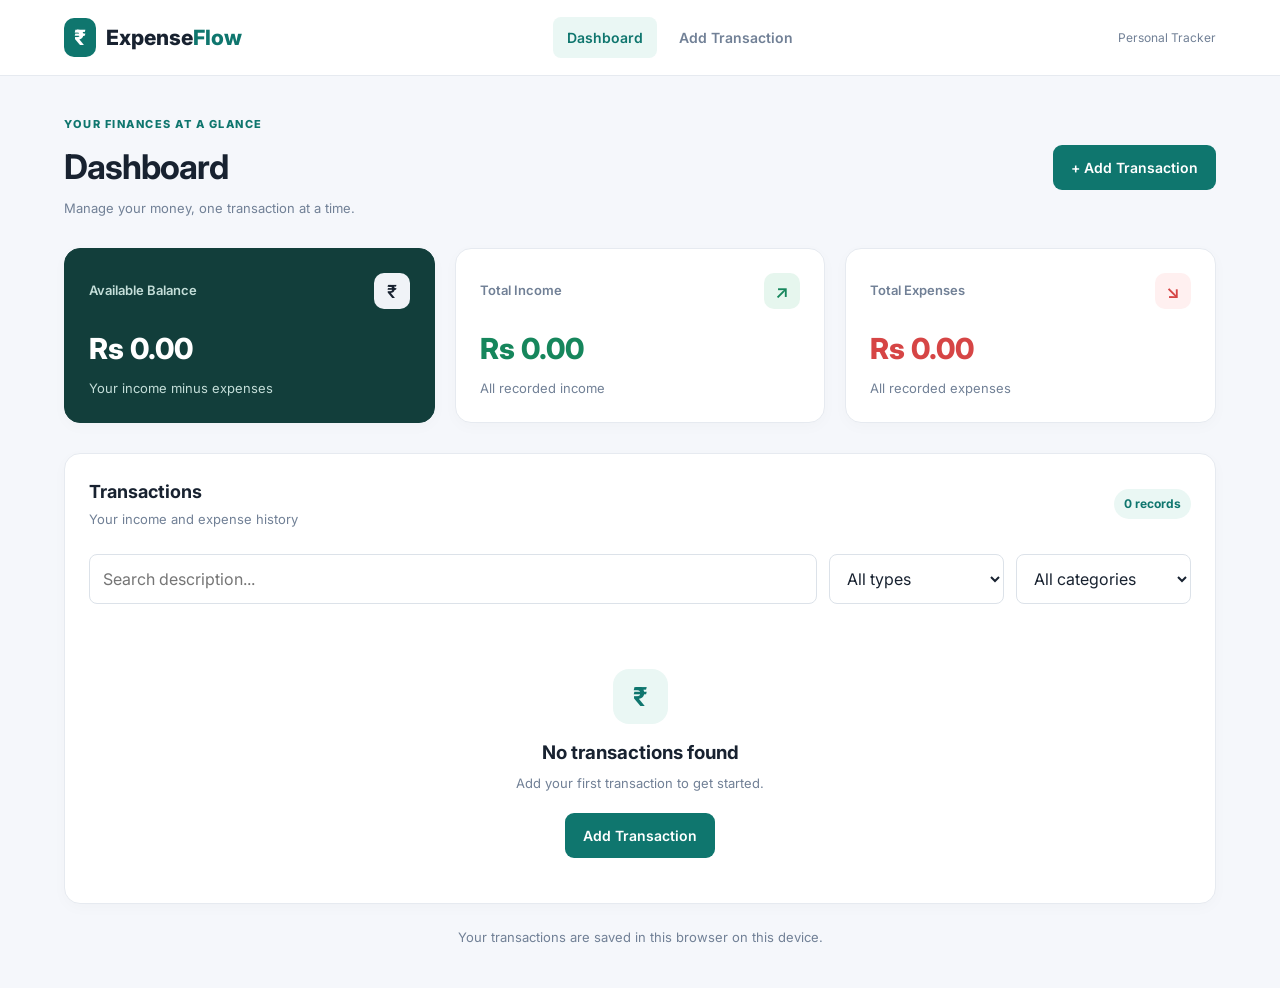
==== index.html @ fb80304c "initial commit" ====
<!DOCTYPE html>
<html lang="en">

<head>
    <meta charset="UTF-8">
    <meta name="viewport" content="width=device-width, initial-scale=1.0">
    <title>Expense Tracker | Dashboard</title>
    <link rel="stylesheet" href="./style.css">
</head>

<body>
    <header class="navbar">
        <a href="./index.html" class="brand">
            <span class="brand-icon">₹</span>
            Expense<span>Flow</span>
        </a>

        <nav class="nav-links">
            <a href="./index.html" class="active">Dashboard</a>
            <a href="./add-expense.html">Add Transaction</a>
        </nav>

        <span class="local-label">Personal Tracker</span>
    </header>

    <main class="container">
        <section class="welcome">
            <div>
                <p class="eyebrow">YOUR FINANCES AT A GLANCE</p>
                <h1>Dashboard</h1>
                <p class="muted">Manage your money, one transaction at a time.</p>
            </div>
            <a href="./add-expense.html" class="btn btn-primary">
                + Add Transaction
            </a>
        </section>

        <section class="summary-grid">
            <article class="summary-card balance-card">
                <div class="card-top">
                    <span>Available Balance</span>
                    <span class="card-icon">₹</span>
                </div>
                <h2 id="balance">₹0.00</h2>
                <p>Your income minus expenses</p>
            </article>

            <article class="summary-card">
                <div class="card-top">
                    <span>Total Income</span>
                    <span class="card-icon income-icon">↗</span>
                </div>
                <h2 id="income" class="income-text">₹0.00</h2>
                <p>All recorded income</p>
            </article>

            <article class="summary-card">
                <div class="card-top">
                    <span>Total Expenses</span>
                    <span class="card-icon expense-icon">↘</span>
                </div>
                <h2 id="expense" class="expense-text">₹0.00</h2>
                <p>All recorded expenses</p>
            </article>
        </section>

        <section class="panel">
            <div class="panel-heading">
                <div>
                    <h2>Transactions</h2>
                    <p class="muted">Your income and expense history</p>
                </div>
                <span id="transaction-count" class="count-badge">0 records</span>
            </div>

            <div class="toolbar">
                <input type="search" id="search" placeholder="Search description..." aria-label="Search transactions">

                <select id="type-filter" aria-label="Filter by type">
                    <option value="all">All types</option>
                    <option value="income">Income</option>
                    <option value="expense">Expense</option>
                </select>

                <select id="category-filter" aria-label="Filter by category">
                    <option value="all">All categories</option>
                    <option value="Food">Food</option>
                    <option value="Transport">Transport</option>
                    <option value="Bills">Bills</option>
                    <option value="Shopping">Shopping</option>
                    <option value="Health">Health</option>
                    <option value="Education">Education</option>
                    <option value="Salary">Salary</option>
                    <option value="Business">Business</option>
                    <option value="Other">Other</option>
                </select>
            </div>

            <div class="table-wrapper">
                <table>
                    <thead>
                        <tr>
                            <th>Date</th>
                            <th>Description</th>
                            <th>Category</th>
                            <th>Type</th>
                            <th>Amount</th>
                            <th>Actions</th>
                        </tr>
                    </thead>
                    <tbody id="transaction-list"></tbody>
                </table>
            </div>

            <div id="empty-state" class="empty-state" hidden>
                <div class="empty-icon">₹</div>
                <h3>No transactions found</h3>
                <p>Add your first transaction to get started.</p>
                <a href="./add-expense.html" class="btn btn-primary">
                    Add Transaction
                </a>
            </div>
        </section>

        <p class="footer-note">
            Your transactions are saved in this browser on this device.
        </p>
    </main>

    <script src="./app.js"></script>
</body>

</html>
---- style.css ----
@import url('https://fonts.googleapis.com/css2?family=Inter:wght@400;500;600;700;800&display=swap');

:root {
  --primary: #0f766e;
  --primary-dark: #115e59;
  --bg: #f5f7fb;
  --surface: #ffffff;
  --text: #182230;
  --muted: #718096;
  --border: #e6eaf0;
  --green: #16865c;
  --red: #d64545;
}

* {
  box-sizing: border-box;
  margin: 0;
  padding: 0;
}

body {
  font-family: 'Inter', Arial, sans-serif;
  background: var(--bg);
  color: var(--text);
  min-height: 100vh;
  line-height: 1.5;
}

a {
  color: inherit;
  text-decoration: none;
}

button,
input,
select {
  font: inherit;
}

button,
a,
input,
select {
  -webkit-tap-highlight-color: transparent;
}

.navbar {
  min-height: 76px;
  padding: 16px 5%;
  background: var(--surface);
  border-bottom: 1px solid var(--border);
  display: flex;
  align-items: center;
  justify-content: space-between;
  gap: 24px;
}

.brand {
  display: flex;
  align-items: center;
  gap: 7px;
  font-size: 21px;
  font-weight: 800;
  white-space: nowrap;
}

.brand > span:last-child {
  color: var(--primary);
  margin-left: -7px;
}

.brand-icon {
  background: var(--primary);
  color: white;
  border-radius: 10px;
  padding: 4px 10px;
  margin-right: 3px;
}

.nav-links {
  display: flex;
  align-items: center;
  gap: 8px;
}

.nav-links a {
  padding: 10px 14px;
  border-radius: 8px;
  color: var(--muted);
  font-size: 14px;
  font-weight: 600;
}

.nav-links a:hover,
.nav-links a.active {
  color: var(--primary);
  background: #eaf7f4;
}

.local-label {
  color: var(--muted);
  font-size: 12px;
  white-space: nowrap;
}

.container {
  width: min(1200px, 90%);
  margin: 0 auto;
  padding: 40px 0;
}

.welcome {
  display: flex;
  align-items: center;
  justify-content: space-between;
  gap: 20px;
  margin-bottom: 30px;
}

.eyebrow {
  color: var(--primary);
  font-size: 11px;
  font-weight: 800;
  letter-spacing: 1.5px;
  margin-bottom: 8px;
}

h1 {
  font-size: clamp(27px, 4vw, 34px);
  letter-spacing: -1px;
  margin-bottom: 7px;
}

h2 {
  font-size: 18px;
}

.muted,
.summary-card > p,
.footer-note {
  color: var(--muted);
  font-size: 13px;
}

.btn {
  display: inline-flex;
  align-items: center;
  justify-content: center;
  gap: 7px;
  border: 0;
  border-radius: 9px;
  padding: 12px 18px;
  cursor: pointer;
  font-weight: 600;
  font-size: 14px;
  transition: background 0.2s, transform 0.2s;
}

.btn:hover {
  transform: translateY(-1px);
}

.btn-primary {
  background: var(--primary);
  color: white;
}

.btn-primary:hover {
  background: var(--primary-dark);
}

.btn-secondary {
  background: #eef1f5;
  color: var(--text);
}

.summary-grid {
  display: grid;
  grid-template-columns: repeat(3, minmax(0, 1fr));
  gap: 20px;
  margin-bottom: 30px;
}

.summary-card {
  background: var(--surface);
  border: 1px solid var(--border);
  border-radius: 16px;
  padding: 24px;
  min-width: 0;
  box-shadow: 0 4px 15px rgba(20, 40, 60, 0.025);
}

.balance-card {
  background: #123e3b;
  color: white;
  border-color: #123e3b;
}

.card-top {
  display: flex;
  align-items: center;
  justify-content: space-between;
  gap: 10px;
  color: var(--muted);
  font-size: 13px;
  font-weight: 600;
}

.balance-card .card-top,
.balance-card > p {
  color: #c4ded9;
}

.card-icon {
  display: grid;
  place-items: center;
  width: 36px;
  height: 36px;
  border-radius: 10px;
  background: #f0f3f7;
  color: var(--text);
  font-size: 18px;
}

.income-icon {
  color: var(--green);
  background: #e6f6ee;
}

.expense-icon {
  color: var(--red);
  background: #fff0f0;
}

.summary-card h2 {
  font-size: clamp(22px, 3vw, 29px);
  margin: 18px 0 8px;
  overflow-wrap: anywhere;
  font-weight: 800;
}

.income-text {
  color: var(--green);
}

.expense-text {
  color: var(--red);
}

.balance-card h2 {
  color: white;
}

.panel {
  background: var(--surface);
  border: 1px solid var(--border);
  border-radius: 16px;
  overflow: hidden;
  box-shadow: 0 4px 15px rgba(20, 40, 60, 0.025);
}

.panel-heading {
  padding: 24px;
  display: flex;
  align-items: center;
  justify-content: space-between;
  gap: 16px;
}

.panel-heading h2 {
  margin-bottom: 5px;
}

.count-badge {
  padding: 6px 10px;
  border-radius: 20px;
  background: #eaf7f4;
  color: var(--primary);
  font-size: 12px;
  font-weight: 700;
  white-space: nowrap;
}

.toolbar {
  display: flex;
  gap: 12px;
  padding: 0 24px 20px;
}

.toolbar input,
.toolbar select,
.field input,
.field select {
  width: 100%;
  min-width: 0;
  padding: 12px 13px;
  background: white;
  border: 1px solid #dce2e9;
  border-radius: 8px;
  outline: none;
  color: var(--text);
}

.toolbar input {
  flex: 1;
}

.toolbar select {
  width: 175px;
}

input:focus,
select:focus {
  border-color: var(--primary);
  box-shadow: 0 0 0 3px rgba(15, 118, 110, 0.10);
}

.table-wrapper {
  overflow-x: auto;
  width: 100%;
}

table {
  border-collapse: collapse;
  width: 100%;
  text-align: left;
  white-space: nowrap;
}

thead {
  background: #f8fafc;
}

th {
  color: #7b8798;
  font-size: 11px;
  text-transform: uppercase;
  letter-spacing: 0.5px;
  font-weight: 700;
}

th,
td {
  padding: 17px 20px;
  border-bottom: 1px solid var(--border);
}

td {
  font-size: 13px;
}

tbody tr:hover {
  background: #fafcfe;
}

.description-cell {
  font-weight: 600;
}

.category-badge,
.type-badge {
  display: inline-block;
  padding: 5px 9px;
  border-radius: 20px;
  background: #f0f2f6;
  color: #596579;
  font-size: 11px;
  font-weight: 700;
}

.type-income {
  background: #e5f7ed;
  color: #16865c;
}

.type-expense {
  background: #fff0f0;
  color: #c63b3b;
}

.amount-income {
  color: var(--green);
  font-weight: 700;
}

.amount-expense {
  color: var(--red);
  font-weight: 700;
}

.actions {
  display: flex;
  align-items: center;
  gap: 7px;
}

.action-btn {
  background: white;
  border: 1px solid var(--border);
  border-radius: 6px;
  padding: 6px 9px;
  cursor: pointer;
  font-size: 12px;
  font-weight: 600;
}

.edit-btn {
  color: var(--primary);
}

.delete-btn {
  color: var(--red);
}

.action-btn:hover {
  background: #f2f5f8;
}

.empty-state {
  text-align: center;
  padding: 45px 20px;
}

.empty-icon {
  display: grid;
  place-items: center;
  width: 55px;
  height: 55px;
  border-radius: 16px;
  background: #eaf7f4;
  color: var(--primary);
  margin: 0 auto 15px;
  font-size: 26px;
  font-weight: 700;
}

.empty-state h3 {
  margin-bottom: 7px;
}

.empty-state p {
  color: var(--muted);
  font-size: 13px;
  margin-bottom: 20px;
}

.footer-note {
  text-align: center;
  padding: 24px 0 0;
}

/* Add / Edit form */

.form-page {
  max-width: 680px;
}

.back-link {
  display: inline-block;
  color: var(--primary);
  font-size: 14px;
  font-weight: 600;
  margin-bottom: 20px;
}

.form-card {
  background: var(--surface);
  padding: clamp(22px, 5vw, 38px);
  border: 1px solid var(--border);
  border-radius: 16px;
  box-shadow: 0 8px 30px rgba(20, 40, 60, 0.04);
}

.form-heading {
  margin-bottom: 28px;
}

.form-heading h1 {
  font-size: 29px;
}

#transaction-form {
  display: grid;
  gap: 20px;
}

.field {
  display: grid;
  gap: 8px;
}

.field label {
  font-size: 13px;
  font-weight: 700;
}

.field input,
.field select {
  min-height: 46px;
}

.form-actions {
  display: flex;
  justify-content: flex-end;
  gap: 12px;
  padding-top: 8px;
}

.form-message {
  color: var(--red);
  font-size: 13px;
}

.form-message:empty {
  display: none;
}

[hidden] {
  display: none !important;
}

@media (max-width: 800px) {
  .navbar {
    padding: 15px 5%;
    flex-wrap: wrap;
    gap: 12px;
  }

  .nav-links {
    order: 3;
    width: 100%;
  }

  .nav-links a {
    padding: 9px 10px;
  }

  .local-label {
    margin-left: auto;
  }

  .summary-grid {
    grid-template-columns: 1fr;
    gap: 14px;
  }

  .summary-card {
    padding: 20px;
  }

  .summary-card h2 {
    margin: 12px 0 5px;
  }

  .welcome {
    align-items: flex-start;
    flex-direction: column;
  }
}

@media (max-width: 540px) {
  .container {
    width: 92%;
    padding-top: 27px;
  }

  .brand {
    font-size: 18px;
  }

  .local-label {
    font-size: 10px;
  }

  .toolbar {
    flex-direction: column;
    padding: 0 16px 18px;
  }

  .toolbar select {
    width: 100%;
  }

  .panel-heading {
    padding: 20px 16px;
  }

  th,
  td {
    padding: 14px;
  }

  .form-actions {
    flex-direction: column-reverse;
  }

  .form-actions .btn {
    width: 100%;
  }
}
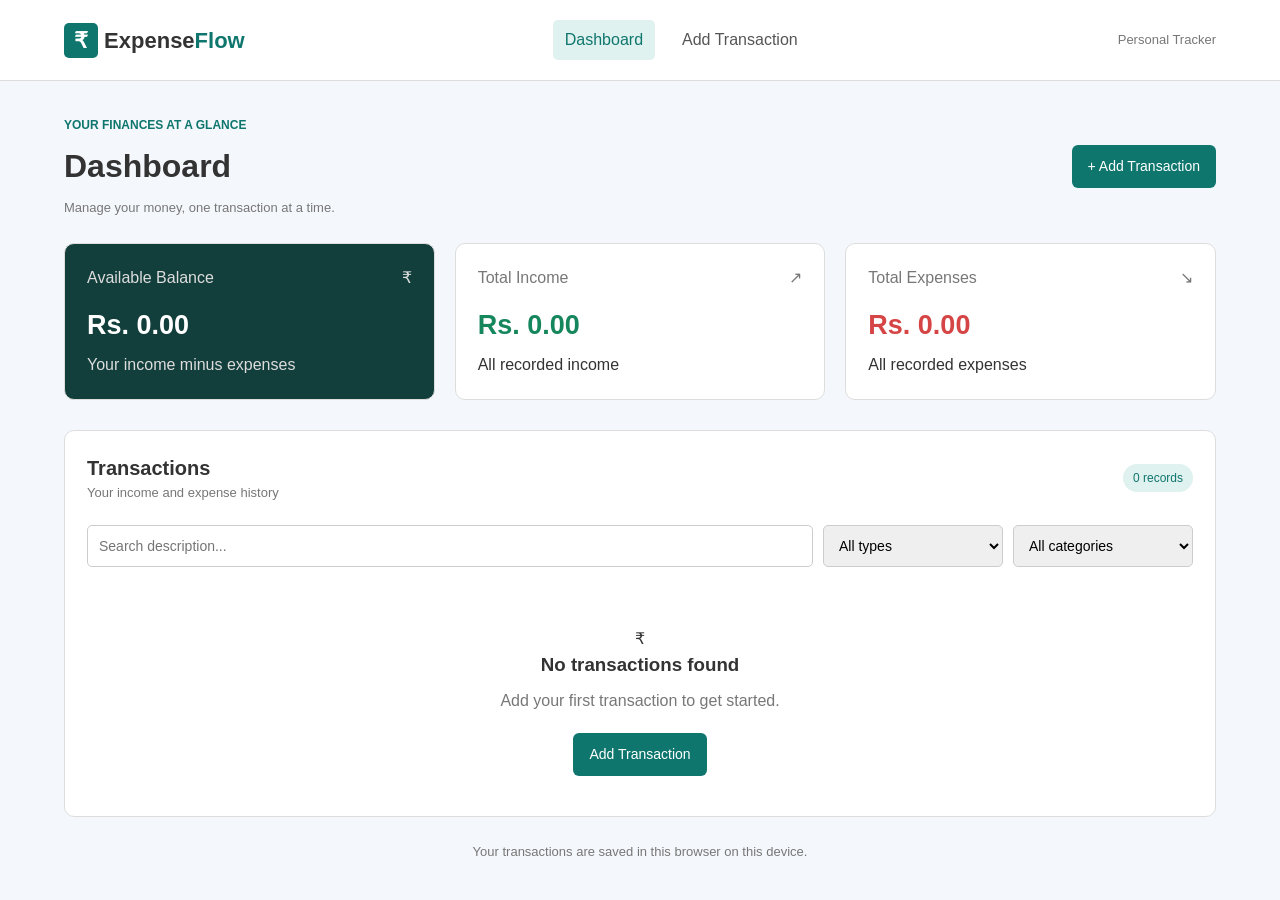
==== commit d6b491fb: "second" ====
--- a/index.html
+++ b/index.html
@@ -41,7 +41,7 @@
                     <span>Available Balance</span>
                     <span class="card-icon">₹</span>
                 </div>
-                <h2 id="balance">₹0.00</h2>
+                <h2 id="balance">Rs. 0.00</h2>
                 <p>Your income minus expenses</p>
             </article>
 
@@ -59,7 +59,7 @@
                     <span>Total Expenses</span>
                     <span class="card-icon expense-icon">↘</span>
                 </div>
-                <h2 id="expense" class="expense-text">₹0.00</h2>
+                <h2 id="expense" class="expense-text">Rs. 0.00</h2>
                 <p>All recorded expenses</p>
             </article>
         </section>
--- a/style.css
+++ b/style.css
@@ -1,601 +1,313 @@
-
-@import url('https://fonts.googleapis.com/css2?family=Inter:wght@400;500;600;700;800&display=swap');
-
-:root {
-  --primary: #0f766e;
-  --primary-dark: #115e59;
-  --bg: #f5f7fb;
-  --surface: #ffffff;
-  --text: #182230;
-  --muted: #718096;
-  --border: #e6eaf0;
-  --green: #16865c;
-  --red: #d64545;
-}
 
 * {
-  box-sizing: border-box;
-  margin: 0;
-  padding: 0;
+    margin: 0;
+    padding: 0;
+    box-sizing: border-box;
 }
 
 body {
-  font-family: 'Inter', Arial, sans-serif;
-  background: var(--bg);
-  color: var(--text);
-  min-height: 100vh;
-  line-height: 1.5;
+    font-family: Arial, sans-serif;
+    background: #f4f7fb;
+    color: #333;
+    line-height: 1.5;
 }
 
 a {
-  color: inherit;
-  text-decoration: none;
-}
-
-button,
-input,
-select {
-  font: inherit;
-}
-
-button,
-a,
-input,
-select {
-  -webkit-tap-highlight-color: transparent;
+    text-decoration: none;
+    color: inherit;
 }
 
 .navbar {
-  min-height: 76px;
-  padding: 16px 5%;
-  background: var(--surface);
-  border-bottom: 1px solid var(--border);
-  display: flex;
-  align-items: center;
-  justify-content: space-between;
-  gap: 24px;
+    background: white;
+    padding: 20px 5%;
+    display: flex;
+    justify-content: space-between;
+    align-items: center;
+    flex-wrap: wrap;
+    gap: 15px;
+    border-bottom: 1px solid #ddd;
 }
 
 .brand {
-  display: flex;
-  align-items: center;
-  gap: 7px;
-  font-size: 21px;
-  font-weight: 800;
-  white-space: nowrap;
-}
-
-.brand > span:last-child {
-  color: var(--primary);
-  margin-left: -7px;
+    font-size: 22px;
+    font-weight: bold;
 }
 
 .brand-icon {
-  background: var(--primary);
-  color: white;
-  border-radius: 10px;
-  padding: 4px 10px;
-  margin-right: 3px;
+    background: #0f766e;
+    color: white;
+    padding: 5px 10px;
+    border-radius: 5px;
+}
+
+.brand span:last-child {
+    color: #0f766e;
 }
 
 .nav-links {
-  display: flex;
-  align-items: center;
-  gap: 8px;
+    display: flex;
+    gap: 15px;
 }
 
 .nav-links a {
-  padding: 10px 14px;
-  border-radius: 8px;
-  color: var(--muted);
-  font-size: 14px;
-  font-weight: 600;
+    padding: 8px 12px;
+    border-radius: 5px;
+    color: #555;
 }
 
 .nav-links a:hover,
 .nav-links a.active {
-  color: var(--primary);
-  background: #eaf7f4;
-}
-
-.local-label {
-  color: var(--muted);
-  font-size: 12px;
-  white-space: nowrap;
+    background: #e0f2ef;
+    color: #0f766e;
+}
+
+.local-label,
+.muted,
+.footer-note {
+    color: #777;
+    font-size: 13px;
 }
 
 .container {
-  width: min(1200px, 90%);
-  margin: 0 auto;
-  padding: 40px 0;
+    width: 90%;
+    max-width: 1200px;
+    margin: 35px auto;
 }
 
 .welcome {
-  display: flex;
-  align-items: center;
-  justify-content: space-between;
-  gap: 20px;
-  margin-bottom: 30px;
+    display: flex;
+    justify-content: space-between;
+    align-items: center;
+    gap: 20px;
+    margin-bottom: 25px;
 }
 
 .eyebrow {
-  color: var(--primary);
-  font-size: 11px;
-  font-weight: 800;
-  letter-spacing: 1.5px;
-  margin-bottom: 8px;
+    color: #0f766e;
+    font-size: 12px;
+    font-weight: bold;
 }
 
 h1 {
-  font-size: clamp(27px, 4vw, 34px);
-  letter-spacing: -1px;
-  margin-bottom: 7px;
+    font-size: 32px;
+    margin: 8px 0;
 }
 
 h2 {
-  font-size: 18px;
-}
-
-.muted,
-.summary-card > p,
-.footer-note {
-  color: var(--muted);
-  font-size: 13px;
+    font-size: 20px;
 }
 
 .btn {
-  display: inline-flex;
-  align-items: center;
-  justify-content: center;
-  gap: 7px;
-  border: 0;
-  border-radius: 9px;
-  padding: 12px 18px;
-  cursor: pointer;
-  font-weight: 600;
-  font-size: 14px;
-  transition: background 0.2s, transform 0.2s;
+    display: inline-block;
+    padding: 11px 16px;
+    border: none;
+    border-radius: 6px;
+    background: #0f766e;
+    color: white;
+    cursor: pointer;
+    font-size: 14px;
 }
 
 .btn:hover {
-  transform: translateY(-1px);
-}
-
-.btn-primary {
-  background: var(--primary);
-  color: white;
-}
-
-.btn-primary:hover {
-  background: var(--primary-dark);
-}
-
-.btn-secondary {
-  background: #eef1f5;
-  color: var(--text);
+    background: #115e59;
 }
 
 .summary-grid {
-  display: grid;
-  grid-template-columns: repeat(3, minmax(0, 1fr));
-  gap: 20px;
-  margin-bottom: 30px;
+    display: grid;
+    grid-template-columns: repeat(3, 1fr);
+    gap: 20px;
+    margin-bottom: 30px;
 }
 
 .summary-card {
-  background: var(--surface);
-  border: 1px solid var(--border);
-  border-radius: 16px;
-  padding: 24px;
-  min-width: 0;
-  box-shadow: 0 4px 15px rgba(20, 40, 60, 0.025);
+    background: white;
+    padding: 22px;
+    border: 1px solid #ddd;
+    border-radius: 10px;
 }
 
 .balance-card {
-  background: #123e3b;
-  color: white;
-  border-color: #123e3b;
+    background: #123e3b;
+    color: white;
 }
 
 .card-top {
-  display: flex;
-  align-items: center;
-  justify-content: space-between;
-  gap: 10px;
-  color: var(--muted);
-  font-size: 13px;
-  font-weight: 600;
+    display: flex;
+    justify-content: space-between;
+    gap: 10px;
+    color: #777;
 }
 
 .balance-card .card-top,
-.balance-card > p {
-  color: #c4ded9;
-}
-
-.card-icon {
-  display: grid;
-  place-items: center;
-  width: 36px;
-  height: 36px;
-  border-radius: 10px;
-  background: #f0f3f7;
-  color: var(--text);
-  font-size: 18px;
-}
-
-.income-icon {
-  color: var(--green);
-  background: #e6f6ee;
-}
-
-.expense-icon {
-  color: var(--red);
-  background: #fff0f0;
+.balance-card p {
+    color: #ddd;
 }
 
 .summary-card h2 {
-  font-size: clamp(22px, 3vw, 29px);
-  margin: 18px 0 8px;
-  overflow-wrap: anywhere;
-  font-weight: 800;
-}
-
-.income-text {
-  color: var(--green);
-}
-
-.expense-text {
-  color: var(--red);
-}
-
-.balance-card h2 {
-  color: white;
+    font-size: 27px;
+    margin: 15px 0 8px;
+}
+
+.income-text,
+.amount-income {
+    color: #16865c;
+}
+
+.expense-text,
+.amount-expense {
+    color: #d64545;
 }
 
 .panel {
-  background: var(--surface);
-  border: 1px solid var(--border);
-  border-radius: 16px;
-  overflow: hidden;
-  box-shadow: 0 4px 15px rgba(20, 40, 60, 0.025);
+    background: white;
+    border: 1px solid #ddd;
+    border-radius: 10px;
+    overflow: hidden;
 }
 
 .panel-heading {
-  padding: 24px;
-  display: flex;
-  align-items: center;
-  justify-content: space-between;
-  gap: 16px;
-}
-
-.panel-heading h2 {
-  margin-bottom: 5px;
+    padding: 22px;
+    display: flex;
+    justify-content: space-between;
+    align-items: center;
+    gap: 15px;
 }
 
 .count-badge {
-  padding: 6px 10px;
-  border-radius: 20px;
-  background: #eaf7f4;
-  color: var(--primary);
-  font-size: 12px;
-  font-weight: 700;
-  white-space: nowrap;
+    background: #e0f2ef;
+    color: #0f766e;
+    padding: 5px 10px;
+    border-radius: 15px;
+    font-size: 12px;
 }
 
 .toolbar {
-  display: flex;
-  gap: 12px;
-  padding: 0 24px 20px;
+    display: flex;
+    gap: 10px;
+    padding: 0 22px 20px;
 }
 
 .toolbar input,
-.toolbar select,
-.field input,
-.field select {
-  width: 100%;
-  min-width: 0;
-  padding: 12px 13px;
-  background: white;
-  border: 1px solid #dce2e9;
-  border-radius: 8px;
-  outline: none;
-  color: var(--text);
+.toolbar select {
+    padding: 11px;
+    border: 1px solid #ccc;
+    border-radius: 5px;
+    font-size: 14px;
 }
 
 .toolbar input {
-  flex: 1;
+    flex: 1;
+    min-width: 0;
 }
 
 .toolbar select {
-  width: 175px;
-}
-
-input:focus,
-select:focus {
-  border-color: var(--primary);
-  box-shadow: 0 0 0 3px rgba(15, 118, 110, 0.10);
+    width: 180px;
 }
 
 .table-wrapper {
-  overflow-x: auto;
-  width: 100%;
+    overflow-x: auto;
 }
 
 table {
-  border-collapse: collapse;
-  width: 100%;
-  text-align: left;
-  white-space: nowrap;
-}
-
-thead {
-  background: #f8fafc;
-}
-
-th {
-  color: #7b8798;
-  font-size: 11px;
-  text-transform: uppercase;
-  letter-spacing: 0.5px;
-  font-weight: 700;
+    width: 100%;
+    border-collapse: collapse;
+    text-align: left;
 }
 
 th,
 td {
-  padding: 17px 20px;
-  border-bottom: 1px solid var(--border);
-}
-
-td {
-  font-size: 13px;
-}
-
-tbody tr:hover {
-  background: #fafcfe;
-}
-
-.description-cell {
-  font-weight: 600;
+    padding: 15px;
+    border-bottom: 1px solid #eee;
+    font-size: 13px;
+}
+
+th {
+    background: #f5f7fb;
+    color: #666;
 }
 
 .category-badge,
 .type-badge {
-  display: inline-block;
-  padding: 5px 9px;
-  border-radius: 20px;
-  background: #f0f2f6;
-  color: #596579;
-  font-size: 11px;
-  font-weight: 700;
+    display: inline-block;
+    background: #eee;
+    padding: 4px 8px;
+    border-radius: 12px;
+    font-size: 11px;
 }
 
 .type-income {
-  background: #e5f7ed;
-  color: #16865c;
+    background: #e5f7ed;
+    color: #16865c;
 }
 
 .type-expense {
-  background: #fff0f0;
-  color: #c63b3b;
-}
-
-.amount-income {
-  color: var(--green);
-  font-weight: 700;
-}
-
-.amount-expense {
-  color: var(--red);
-  font-weight: 700;
-}
-
-.actions {
-  display: flex;
-  align-items: center;
-  gap: 7px;
+    background: #fff0f0;
+    color: #d64545;
 }
 
 .action-btn {
-  background: white;
-  border: 1px solid var(--border);
-  border-radius: 6px;
-  padding: 6px 9px;
-  cursor: pointer;
-  font-size: 12px;
-  font-weight: 600;
-}
-
-.edit-btn {
-  color: var(--primary);
+    padding: 6px 9px;
+    margin: 2px;
+    border: 1px solid #ddd;
+    border-radius: 5px;
+    background: white;
+    cursor: pointer;
 }
 
 .delete-btn {
-  color: var(--red);
-}
-
-.action-btn:hover {
-  background: #f2f5f8;
+    color: #d64545;
 }
 
 .empty-state {
-  text-align: center;
-  padding: 45px 20px;
-}
-
-.empty-icon {
-  display: grid;
-  place-items: center;
-  width: 55px;
-  height: 55px;
-  border-radius: 16px;
-  background: #eaf7f4;
-  color: var(--primary);
-  margin: 0 auto 15px;
-  font-size: 26px;
-  font-weight: 700;
-}
-
-.empty-state h3 {
-  margin-bottom: 7px;
+    text-align: center;
+    padding: 40px 15px;
 }
 
 .empty-state p {
-  color: var(--muted);
-  font-size: 13px;
-  margin-bottom: 20px;
+    margin: 10px 0 20px;
+    color: #777;
 }
 
 .footer-note {
-  text-align: center;
-  padding: 24px 0 0;
-}
-
-/* Add / Edit form */
-
-.form-page {
-  max-width: 680px;
-}
-
-.back-link {
-  display: inline-block;
-  color: var(--primary);
-  font-size: 14px;
-  font-weight: 600;
-  margin-bottom: 20px;
-}
-
-.form-card {
-  background: var(--surface);
-  padding: clamp(22px, 5vw, 38px);
-  border: 1px solid var(--border);
-  border-radius: 16px;
-  box-shadow: 0 8px 30px rgba(20, 40, 60, 0.04);
-}
-
-.form-heading {
-  margin-bottom: 28px;
-}
-
-.form-heading h1 {
-  font-size: 29px;
-}
-
-#transaction-form {
-  display: grid;
-  gap: 20px;
-}
-
-.field {
-  display: grid;
-  gap: 8px;
-}
-
-.field label {
-  font-size: 13px;
-  font-weight: 700;
-}
-
-.field input,
-.field select {
-  min-height: 46px;
-}
-
-.form-actions {
-  display: flex;
-  justify-content: flex-end;
-  gap: 12px;
-  padding-top: 8px;
-}
-
-.form-message {
-  color: var(--red);
-  font-size: 13px;
-}
-
-.form-message:empty {
-  display: none;
+    text-align: center;
+    margin-top: 25px;
 }
 
 [hidden] {
-  display: none !important;
-}
-
-@media (max-width: 800px) {
-  .navbar {
-    padding: 15px 5%;
-    flex-wrap: wrap;
-    gap: 12px;
-  }
-
-  .nav-links {
-    order: 3;
-    width: 100%;
-  }
-
-  .nav-links a {
-    padding: 9px 10px;
-  }
-
-  .local-label {
-    margin-left: auto;
-  }
-
-  .summary-grid {
-    grid-template-columns: 1fr;
-    gap: 14px;
-  }
-
-  .summary-card {
-    padding: 20px;
-  }
-
-  .summary-card h2 {
-    margin: 12px 0 5px;
-  }
-
-  .welcome {
-    align-items: flex-start;
-    flex-direction: column;
-  }
-}
-
-@media (max-width: 540px) {
-  .container {
-    width: 92%;
-    padding-top: 27px;
-  }
-
-  .brand {
-    font-size: 18px;
-  }
-
-  .local-label {
-    font-size: 10px;
-  }
-
-  .toolbar {
-    flex-direction: column;
-    padding: 0 16px 18px;
-  }
-
-  .toolbar select {
-    width: 100%;
-  }
-
-  .panel-heading {
-    padding: 20px 16px;
-  }
-
-  th,
-  td {
-    padding: 14px;
-  }
-
-  .form-actions {
-    flex-direction: column-reverse;
-  }
-
-  .form-actions .btn {
-    width: 100%;
-  }
-}
+    display: none !important;
+}
+
+@media (max-width: 700px) {
+    .summary-grid {
+        grid-template-columns: 1fr;
+    }
+
+    .welcome {
+        flex-direction: column;
+        align-items: flex-start;
+    }
+
+    .toolbar {
+        flex-direction: column;
+    }
+
+    .toolbar select {
+        width: 100%;
+    }
+
+    .navbar {
+        justify-content: flex-start;
+    }
+
+    .nav-links {
+        width: 100%;
+    }
+
+    .panel-heading {
+        padding: 15px;
+    }
+
+    .container {
+        width: 94%;
+    }
+}
